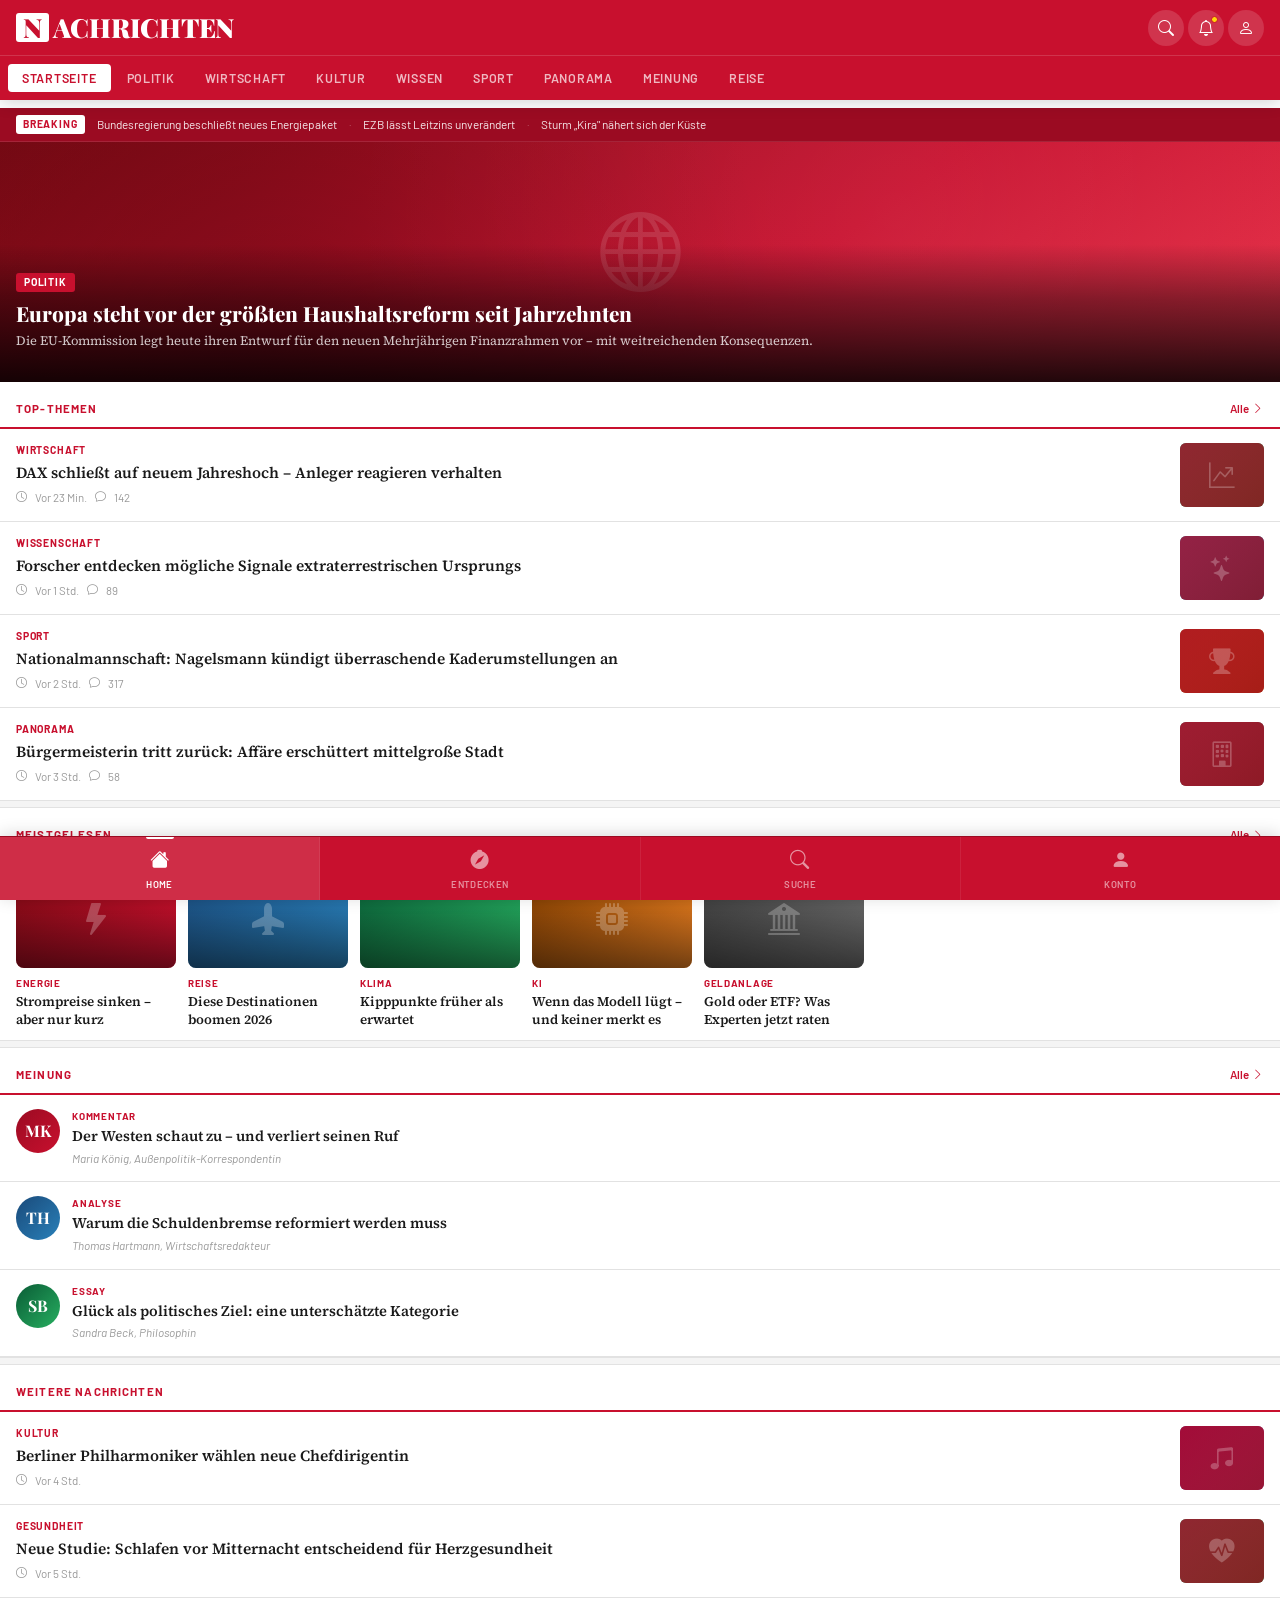
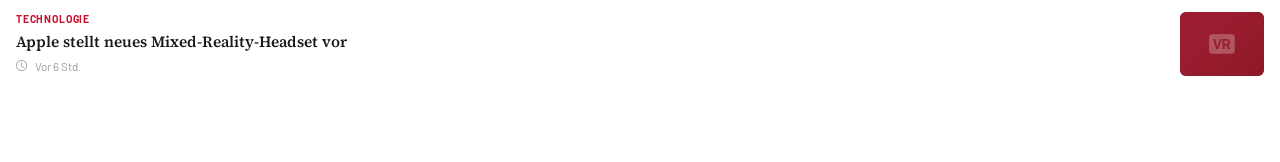
==== welt.html @ 51a042d4 "show 6 Testlayout" ====
<!DOCTYPE html>
<html lang="de">
<head>
  <meta charset="UTF-8"/>
  <meta name="viewport" content="width=device-width, initial-scale=1.0, viewport-fit=cover"/>
  <title>NACHRICHTEN</title>

  <link href="https://cdn.jsdelivr.net/npm/bootstrap@5.3.3/dist/css/bootstrap.min.css" rel="stylesheet"/>
  <link href="https://cdn.jsdelivr.net/npm/bootstrap-icons@1.11.3/font/bootstrap-icons.min.css" rel="stylesheet"/>
  <link href="https://fonts.googleapis.com/css2?family=Playfair+Display:wght@700;800;900&family=Source+Serif+4:ital,wght@0,300;0,400;0,600;1,400&family=Barlow:wght@400;500;600;700&display=swap" rel="stylesheet"/>

  <style>
    :root {
      --red:       #C8102E;
      --red-dark:  #9b0b22;
      --red-faint: #fdf2f4;
      --red-mid:   rgba(200,16,46,0.10);
      --black:     #0d0d0d;
      --near-black:#1a1a1a;
      --grey-1:    #f4f4f4;
      --grey-2:    #e8e8e8;
      --grey-3:    #999;
      --white:     #ffffff;
      --border:    #e2e2e2;
    }

    *, *::before, *::after { box-sizing: border-box; margin: 0; padding: 0; }

    body {
      font-family: 'Barlow', sans-serif;
      background: var(--white);
      color: var(--near-black);
      min-height: 100vh;
      padding-top: 108px;   /* header height */
      padding-bottom: 72px; /* footer height */
      overscroll-behavior-y: contain;
    }

    /* ════════════════════════════════════════════
       FIXED TOP HEADER
    ════════════════════════════════════════════ */
    #top-header {
      position: fixed; top: 0; left: 0; right: 0;
      z-index: 1060;
      background: var(--red);
      box-shadow: 0 2px 16px rgba(0,0,0,0.18);
    }

    /* — Masthead row — */
    .masthead {
      display: flex; align-items: center;
      padding: 0 16px;
      height: 56px;
      border-bottom: 1px solid rgba(255,255,255,0.15);
    }

    .masthead-logo {
      font-family: 'Playfair Display', serif;
      font-size: 1.65rem; font-weight: 900;
      color: var(--white);
      letter-spacing: -.01em;
      text-decoration: none;
      line-height: 1;
      flex: 1;
    }
    .masthead-logo span {
      display: inline-block;
      background: var(--white);
      color: var(--red);
      padding: 1px 7px 2px;
      border-radius: 3px;
      margin-right: 4px;
    }

    .masthead-actions { display: flex; align-items: center; gap: 4px; }
    .hdr-btn {
      width: 36px; height: 36px;
      border: none; background: rgba(255,255,255,0.15);
      border-radius: 50%; color: white; font-size: 1rem;
      display: flex; align-items: center; justify-content: center;
      cursor: pointer; transition: background .2s; position: relative;
      flex-shrink: 0;
    }
    .hdr-btn:hover { background: rgba(255,255,255,0.28); }
    .hdr-btn .badge-dot {
      position: absolute; top: 6px; right: 6px;
      width: 7px; height: 7px; border-radius: 50%;
      background: #FFD60A;
      border: 1.5px solid var(--red);
    }

    /* — Ressort tab bar — */
    .ressort-bar {
      display: flex; align-items: center;
      height: 44px;
      overflow-x: auto; overflow-y: hidden;
      -webkit-overflow-scrolling: touch;
      scrollbar-width: none;
      padding: 0 8px;
      gap: 2px;
    }
    .ressort-bar::-webkit-scrollbar { display: none; }

    .ressort-tab {
      flex-shrink: 0;
      padding: 5px 14px;
      border: none; background: transparent;
      color: rgba(255,255,255,0.70);
      font-family: 'Barlow', sans-serif;
      font-size: .78rem; font-weight: 600;
      letter-spacing: .06em; text-transform: uppercase;
      border-radius: 4px;
      cursor: pointer; transition: color .2s, background .2s;
      white-space: nowrap;
    }
    .ressort-tab:hover { color: white; background: rgba(255,255,255,0.10); }
    .ressort-tab.active {
      color: var(--red);
      background: var(--white);
    }

    /* ════════════════════════════════════════════
       BREAKING NEWS TICKER
    ════════════════════════════════════════════ */
    .breaking-bar {
      background: var(--red-dark);
      color: white;
      display: flex; align-items: center;
      padding: 0 16px;
      height: 34px;
      font-size: .74rem; font-weight: 600;
      overflow: hidden;
      border-bottom: 1px solid rgba(255,255,255,0.10);
    }
    .breaking-label {
      background: white; color: var(--red);
      font-size: .65rem; font-weight: 700;
      letter-spacing: .08em; text-transform: uppercase;
      padding: 2px 7px; border-radius: 3px;
      margin-right: 12px; flex-shrink: 0;
    }
    .ticker-text {
      white-space: nowrap;
      overflow: hidden;
      text-overflow: ellipsis;
      color: rgba(255,255,255,.90);
      font-weight: 400;
    }
    .ticker-sep { margin: 0 10px; opacity: .4; }

    /* ════════════════════════════════════════════
       MAIN CONTENT
    ════════════════════════════════════════════ */

    /* — Aufmacher (Hero Article) — */
    .aufmacher {
      position: relative;
      overflow: hidden;
      cursor: pointer;
    }
    .aufmacher-img {
      width: 100%; height: 240px;
      object-fit: cover;
      display: block;
      background: linear-gradient(135deg, #6b0010 0%, var(--red) 50%, #ff4d63 100%);
    }
    /* Placeholder image with SVG background */
    .aufmacher-img-placeholder {
      width: 100%; height: 240px;
      background: linear-gradient(145deg, #7b0a14 0%, var(--red) 60%, #e8334a 100%);
      position: relative; overflow: hidden;
      display: flex; align-items: flex-end;
    }
    .aufmacher-img-placeholder::before {
      content: '';
      position: absolute; inset: 0;
      background:
        radial-gradient(circle at 70% 30%, rgba(255,255,255,0.06) 0%, transparent 60%),
        radial-gradient(circle at 20% 80%, rgba(0,0,0,0.15) 0%, transparent 50%);
    }
    .img-icon-bg {
      position: absolute; top: 50%; left: 50%;
      transform: translate(-50%,-60%);
      font-size: 5rem; color: rgba(255,255,255,.12);
    }

    .aufmacher-overlay {
      position: absolute; bottom: 0; left: 0; right: 0;
      background: linear-gradient(to top, rgba(0,0,0,0.85) 0%, rgba(0,0,0,0.4) 60%, transparent 100%);
      padding: 24px 16px 16px;
    }
    .aufmacher-ressort {
      display: inline-block;
      background: var(--red); color: white;
      font-size: .65rem; font-weight: 700;
      letter-spacing: .08em; text-transform: uppercase;
      padding: 2px 8px; border-radius: 3px;
      margin-bottom: 8px;
    }
    .aufmacher-headline {
      font-family: 'Playfair Display', serif;
      font-size: 1.3rem; font-weight: 800;
      color: white; line-height: 1.25;
      margin-bottom: 6px;
    }
    .aufmacher-lead {
      font-size: .8rem; color: rgba(255,255,255,.78);
      line-height: 1.4; font-family: 'Source Serif 4', serif;
    }

    /* — Section Header — */
    .section-head {
      display: flex; align-items: center; justify-content: space-between;
      padding: 18px 16px 10px;
      border-bottom: 2px solid var(--red);
    }
    .section-head .title {
      font-size: .72rem; font-weight: 700;
      letter-spacing: .10em; text-transform: uppercase;
      color: var(--red);
    }
    .section-head .more {
      font-size: .72rem; color: var(--red); font-weight: 600;
      text-decoration: none; display: flex; align-items: center; gap: 3px;
    }

    /* — Artikel Kachel (horizontal, Bild rechts wie Welt App) — */
    .article-list { padding: 0; }
    .article-item {
      display: flex; align-items: flex-start;
      padding: 14px 16px;
      border-bottom: 1px solid var(--border);
      cursor: pointer; text-decoration: none; color: inherit;
      gap: 14px;
      transition: background .15s;
    }
    .article-item:hover { background: var(--red-faint); }
    .article-item:last-child { border-bottom: none; }

    .article-text { flex: 1; min-width: 0; }
    .article-kicker {
      font-size: .65rem; font-weight: 700;
      letter-spacing: .08em; text-transform: uppercase;
      color: var(--red); margin-bottom: 4px;
    }
    .article-headline {
      font-family: 'Source Serif 4', serif;
      font-size: .97rem; font-weight: 600;
      line-height: 1.35; color: var(--near-black);
      margin-bottom: 5px;
    }
    .article-meta {
      font-size: .72rem; color: var(--grey-3);
      display: flex; align-items: center; gap: 8px;
    }
    .article-meta i { font-size: .7rem; }

    .article-thumb {
      width: 84px; height: 64px;
      border-radius: 6px; flex-shrink: 0;
      object-fit: cover;
      background: linear-gradient(135deg, var(--red-dark), var(--red));
      display: flex; align-items: center; justify-content: center;
      color: rgba(255,255,255,0.25); font-size: 1.6rem;
      overflow: hidden; position: relative;
    }
    .article-thumb::after {
      content: '';
      position: absolute; inset: 0;
      background: linear-gradient(135deg,
        rgba(200,16,46,0.7) 0%,
        rgba(150,5,20,0.8) 100%);
    }
    .article-thumb i { position: relative; z-index: 1; }

    /* Thumb colour variants */
    .thumb-blue  { background: linear-gradient(135deg,#1a4a7a,#2980b9); }
    .thumb-green { background: linear-gradient(135deg,#0a5c36,#27ae60); }
    .thumb-grey  { background: linear-gradient(135deg,#3a3a3a,#6b6b6b); }
    .thumb-amber { background: linear-gradient(135deg,#7a3a00,#e67e22); }

    /* — Horizontaler Artikel-Slider — */
    .h-scroll-row {
      display: flex;
      gap: 12px;
      padding: 12px 16px;
      overflow-x: auto;
      -webkit-overflow-scrolling: touch;
      scrollbar-width: none;
    }
    .h-scroll-row::-webkit-scrollbar { display: none; }

    .h-card {
      flex-shrink: 0; width: 160px;
      cursor: pointer; text-decoration: none; color: inherit;
    }
    .h-card-img {
      width: 160px; height: 100px;
      border-radius: 8px;
      display: flex; align-items: center; justify-content: center;
      font-size: 2rem; color: rgba(255,255,255,.25);
      margin-bottom: 8px; position: relative; overflow: hidden;
    }
    .h-card-img::after {
      content: '';
      position: absolute; inset: 0;
      background: linear-gradient(to top, rgba(0,0,0,0.5) 0%, transparent 60%);
    }
    .h-card-img i { position: relative; z-index: 1; }
    .h-card-kicker { font-size: .62rem; font-weight: 700; letter-spacing: .07em; text-transform: uppercase; color: var(--red); margin-bottom: 3px; }
    .h-card-title {
      font-family: 'Source Serif 4', serif;
      font-size: .83rem; font-weight: 600;
      line-height: 1.3; color: var(--near-black);
    }

    /* — Meinung / Kommentar Block — */
    .meinung-item {
      display: flex; gap: 12px; align-items: flex-start;
      padding: 14px 16px;
      border-bottom: 1px solid var(--border);
      cursor: pointer;
      transition: background .15s;
    }
    .meinung-item:hover { background: var(--red-faint); }
    .meinung-avatar {
      width: 44px; height: 44px; border-radius: 50%;
      background: linear-gradient(135deg, var(--red-dark), var(--red));
      display: flex; align-items: center; justify-content: center;
      color: white; font-size: 1rem; flex-shrink: 0;
      font-weight: 700; font-family: 'Playfair Display', serif;
    }
    .meinung-text {}
    .meinung-label { font-size: .62rem; font-weight: 700; letter-spacing: .08em; text-transform: uppercase; color: var(--red); margin-bottom: 3px; }
    .meinung-title { font-family: 'Source Serif 4', serif; font-size: .92rem; font-weight: 600; line-height: 1.35; color: var(--near-black); margin-bottom: 3px; }
    .meinung-author { font-size: .73rem; color: var(--grey-3); font-style: italic; }

    /* — Divider — */
    .content-divider { height: 8px; background: var(--grey-1); border-top: 1px solid var(--border); border-bottom: 1px solid var(--border); }

    /* ════════════════════════════════════════════
       FIXED BOTTOM NAV
    ════════════════════════════════════════════ */
    #bottom-nav {
      position: fixed; bottom: 0; left: 0; right: 0;
      z-index: 1060;
      height: 64px;
      background: var(--red);
      border-top: 1px solid var(--red-dark);
      display: flex; align-items: stretch;
      box-shadow: 0 -2px 16px rgba(0,0,0,0.15);
      padding-bottom: env(safe-area-inset-bottom);
    }

    .nav-item {
      flex: 1;
      display: flex; flex-direction: column;
      align-items: center; justify-content: center;
      gap: 3px;
      background: transparent; border: none;
      color: rgba(255,255,255,0.55);
      font-size: .6rem; font-weight: 600;
      letter-spacing: .04em; text-transform: uppercase;
      cursor: pointer; text-decoration: none;
      transition: color .18s, background .18s;
      border-right: 1px solid rgba(255,255,255,0.08);
    }
    .nav-item:last-child { border-right: none; }
    .nav-item i { font-size: 1.2rem; transition: transform .18s; }

    .nav-item:hover {
      color: white;
      background: rgba(255,255,255,0.08);
    }
    .nav-item:hover i { transform: translateY(-2px); }

    .nav-item.active {
      color: white;
      background: rgba(255,255,255,0.12);
    }
    .nav-item.active i { color: white; }

    /* active indicator line at top */
    .nav-item.active::before {
      content: '';
      position: absolute;
      top: 0; left: 50%;
      transform: translateX(-50%);
      width: 28px; height: 2px;
      background: white;
      border-radius: 0 0 3px 3px;
    }
    .nav-item { position: relative; }

    /* ════════════════════════════════════════════
       FADE-IN ANIMATIONS
    ════════════════════════════════════════════ */
    @keyframes fadeUp {
      from { opacity: 0; transform: translateY(14px); }
      to   { opacity: 1; transform: translateY(0); }
    }
    .fu { animation: fadeUp .35s ease both; }
    .fu-1 { animation-delay: .05s; }
    .fu-2 { animation-delay: .10s; }
    .fu-3 { animation-delay: .15s; }
    .fu-4 { animation-delay: .20s; }
    .fu-5 { animation-delay: .25s; }
  </style>
</head>
<body>

  <!-- ════ FIXED TOP HEADER ════ -->
  <header id="top-header">

    <!-- Masthead -->
    <div class="masthead">
      <a href="#" class="masthead-logo">
        <span>N</span>ACHRICHTEN
      </a>
      <div class="masthead-actions">
        <button class="hdr-btn" aria-label="Suche"><i class="bi bi-search"></i></button>
        <button class="hdr-btn" aria-label="Benachrichtigungen">
          <i class="bi bi-bell"></i>
          <span class="badge-dot"></span>
        </button>
        <button class="hdr-btn" aria-label="Profil"><i class="bi bi-person"></i></button>
      </div>
    </div>

    <!-- Ressort Tabs -->
    <nav class="ressort-bar" aria-label="Ressorts">
      <button class="ressort-tab active">Startseite</button>
      <button class="ressort-tab">Politik</button>
      <button class="ressort-tab">Wirtschaft</button>
      <button class="ressort-tab">Kultur</button>
      <button class="ressort-tab">Wissen</button>
      <button class="ressort-tab">Sport</button>
      <button class="ressort-tab">Panorama</button>
      <button class="ressort-tab">Meinung</button>
      <button class="ressort-tab">Reise</button>
    </nav>
  </header>

  <!-- ════ MAIN SCROLL CONTENT ════ -->
  <main>

    <!-- Breaking News Ticker -->
    <div class="breaking-bar fu">
      <span class="breaking-label">Breaking</span>
      <span class="ticker-text">
        Bundesregierung beschließt neues Energiepaket
        <span class="ticker-sep">·</span>
        EZB lässt Leitzins unverändert
        <span class="ticker-sep">·</span>
        Sturm „Kira" nähert sich der Küste
      </span>
    </div>

    <!-- Aufmacher -->
    <article class="aufmacher fu fu-1">
      <div class="aufmacher-img-placeholder">
        <i class="bi bi-globe img-icon-bg"></i>
        <div class="aufmacher-overlay">
          <span class="aufmacher-ressort">Politik</span>
          <h1 class="aufmacher-headline">Europa steht vor der größten Haushaltsreform seit Jahrzehnten</h1>
          <p class="aufmacher-lead">Die EU-Kommission legt heute ihren Entwurf für den neuen Mehrjährigen Finanzrahmen vor – mit weitreichenden Konsequenzen.</p>
        </div>
      </div>
    </article>

    <!-- Top-Themen Section -->
    <div class="section-head fu fu-2">
      <span class="title">Top-Themen</span>
      <a href="#" class="more">Alle <i class="bi bi-chevron-right"></i></a>
    </div>

    <div class="article-list fu fu-2">

      <a href="#" class="article-item">
        <div class="article-text">
          <div class="article-kicker">Wirtschaft</div>
          <div class="article-headline">DAX schließt auf neuem Jahreshoch – Anleger reagieren verhalten</div>
          <div class="article-meta">
            <i class="bi bi-clock"></i> Vor 23 Min.
            <i class="bi bi-chat"></i> 142
          </div>
        </div>
        <div class="article-thumb thumb-green"><i class="bi bi-graph-up-arrow"></i></div>
      </a>

      <a href="#" class="article-item">
        <div class="article-text">
          <div class="article-kicker">Wissenschaft</div>
          <div class="article-headline">Forscher entdecken mögliche Signale extraterrestrischen Ursprungs</div>
          <div class="article-meta">
            <i class="bi bi-clock"></i> Vor 1 Std.
            <i class="bi bi-chat"></i> 89
          </div>
        </div>
        <div class="article-thumb thumb-blue"><i class="bi bi-stars"></i></div>
      </a>

      <a href="#" class="article-item">
        <div class="article-text">
          <div class="article-kicker">Sport</div>
          <div class="article-headline">Nationalmannschaft: Nagelsmann kündigt überraschende Kaderumstellungen an</div>
          <div class="article-meta">
            <i class="bi bi-clock"></i> Vor 2 Std.
            <i class="bi bi-chat"></i> 317
          </div>
        </div>
        <div class="article-thumb thumb-amber"><i class="bi bi-trophy-fill"></i></div>
      </a>

      <a href="#" class="article-item">
        <div class="article-text">
          <div class="article-kicker">Panorama</div>
          <div class="article-headline">Bürgermeisterin tritt zurück: Affäre erschüttert mittelgroße Stadt</div>
          <div class="article-meta">
            <i class="bi bi-clock"></i> Vor 3 Std.
            <i class="bi bi-chat"></i> 58
          </div>
        </div>
        <div class="article-thumb thumb-grey"><i class="bi bi-building"></i></div>
      </a>

    </div>

    <!-- Divider -->
    <div class="content-divider"></div>

    <!-- Meistgelesen Slider -->
    <div class="section-head fu fu-3">
      <span class="title">Meistgelesen</span>
      <a href="#" class="more">Alle <i class="bi bi-chevron-right"></i></a>
    </div>

    <div class="h-scroll-row fu fu-3">
      <a href="#" class="h-card">
        <div class="h-card-img" style="background:linear-gradient(135deg,#7b0a14,var(--red));"><i class="bi bi-lightning-fill"></i></div>
        <div class="h-card-kicker">Energie</div>
        <div class="h-card-title">Strompreise sinken – aber nur kurz</div>
      </a>
      <a href="#" class="h-card">
        <div class="h-card-img thumb-blue"><i class="bi bi-airplane-fill"></i></div>
        <div class="h-card-kicker">Reise</div>
        <div class="h-card-title">Diese Destinationen boomen 2026</div>
      </a>
      <a href="#" class="h-card">
        <div class="h-card-img thumb-green"><i class="bi bi-leaf-fill"></i></div>
        <div class="h-card-kicker">Klima</div>
        <div class="h-card-title">Kipppunkte früher als erwartet</div>
      </a>
      <a href="#" class="h-card">
        <div class="h-card-img thumb-amber"><i class="bi bi-cpu-fill"></i></div>
        <div class="h-card-kicker">KI</div>
        <div class="h-card-title">Wenn das Modell lügt – und keiner merkt es</div>
      </a>
      <a href="#" class="h-card">
        <div class="h-card-img thumb-grey"><i class="bi bi-bank2"></i></div>
        <div class="h-card-kicker">Geldanlage</div>
        <div class="h-card-title">Gold oder ETF? Was Experten jetzt raten</div>
      </a>
    </div>

    <!-- Divider -->
    <div class="content-divider"></div>

    <!-- Meinung Section -->
    <div class="section-head fu fu-4">
      <span class="title">Meinung</span>
      <a href="#" class="more">Alle <i class="bi bi-chevron-right"></i></a>
    </div>

    <div class="fu fu-4">
      <div class="meinung-item">
        <div class="meinung-avatar">MK</div>
        <div class="meinung-text">
          <div class="meinung-label">Kommentar</div>
          <div class="meinung-title">Der Westen schaut zu – und verliert seinen Ruf</div>
          <div class="meinung-author">Maria König, Außenpolitik-Korrespondentin</div>
        </div>
      </div>
      <div class="meinung-item">
        <div class="meinung-avatar" style="background:linear-gradient(135deg,#1a4a7a,#2980b9);">TH</div>
        <div class="meinung-text">
          <div class="meinung-label">Analyse</div>
          <div class="meinung-title">Warum die Schuldenbremse reformiert werden muss</div>
          <div class="meinung-author">Thomas Hartmann, Wirtschaftsredakteur</div>
        </div>
      </div>
      <div class="meinung-item">
        <div class="meinung-avatar" style="background:linear-gradient(135deg,#0a5c36,#27ae60);">SB</div>
        <div class="meinung-text">
          <div class="meinung-label">Essay</div>
          <div class="meinung-title">Glück als politisches Ziel: eine unterschätzte Kategorie</div>
          <div class="meinung-author">Sandra Beck, Philosophin</div>
        </div>
      </div>
    </div>

    <!-- Divider -->
    <div class="content-divider"></div>

    <!-- Weitere Nachrichten -->
    <div class="section-head fu fu-5">
      <span class="title">Weitere Nachrichten</span>
    </div>

    <div class="article-list fu fu-5">
      <a href="#" class="article-item">
        <div class="article-text">
          <div class="article-kicker">Kultur</div>
          <div class="article-headline">Berliner Philharmoniker wählen neue Chefdirigentin</div>
          <div class="article-meta"><i class="bi bi-clock"></i> Vor 4 Std.</div>
        </div>
        <div class="article-thumb" style="background:linear-gradient(135deg,#4a0050,#9b59b6)"><i class="bi bi-music-note-beamed"></i></div>
      </a>
      <a href="#" class="article-item">
        <div class="article-text">
          <div class="article-kicker">Gesundheit</div>
          <div class="article-headline">Neue Studie: Schlafen vor Mitternacht entscheidend für Herzgesundheit</div>
          <div class="article-meta"><i class="bi bi-clock"></i> Vor 5 Std.</div>
        </div>
        <div class="article-thumb thumb-green"><i class="bi bi-heart-pulse-fill"></i></div>
      </a>
      <a href="#" class="article-item">
        <div class="article-text">
          <div class="article-kicker">Technologie</div>
          <div class="article-headline">Apple stellt neues Mixed-Reality-Headset vor</div>
          <div class="article-meta"><i class="bi bi-clock"></i> Vor 6 Std.</div>
        </div>
        <div class="article-thumb thumb-grey"><i class="bi bi-badge-vr-fill"></i></div>
      </a>
    </div>

  </main>

  <!-- ════ FIXED BOTTOM NAV ════ -->
  <nav id="bottom-nav" aria-label="Hauptnavigation">
    <a href="#" class="nav-item active" aria-label="Home">
      <i class="bi bi-house-fill"></i>
      <span>Home</span>
    </a>
    <a href="#" class="nav-item" aria-label="Entdecken">
      <i class="bi bi-compass-fill"></i>
      <span>Entdecken</span>
    </a>
    <a href="#" class="nav-item" aria-label="Suche">
      <i class="bi bi-search"></i>
      <span>Suche</span>
    </a>
    <a href="#" class="nav-item" aria-label="Mein Konto">
      <i class="bi bi-person-fill"></i>
      <span>Konto</span>
    </a>
  </nav>

  <script src="https://cdn.jsdelivr.net/npm/bootstrap@5.3.3/dist/js/bootstrap.bundle.min.js"></script>
  <script>
    // Ressort tabs
    document.querySelectorAll('.ressort-tab').forEach(tab => {
      tab.addEventListener('click', () => {
        document.querySelectorAll('.ressort-tab').forEach(t => t.classList.remove('active'));
        tab.classList.add('active');
      });
    });

    // Bottom nav
    document.querySelectorAll('.nav-item').forEach(item => {
      item.addEventListener('click', e => {
        e.preventDefault();
        document.querySelectorAll('.nav-item').forEach(i => i.classList.remove('active'));
        item.classList.add('active');
      });
    });
  </script>
</body>
</html>
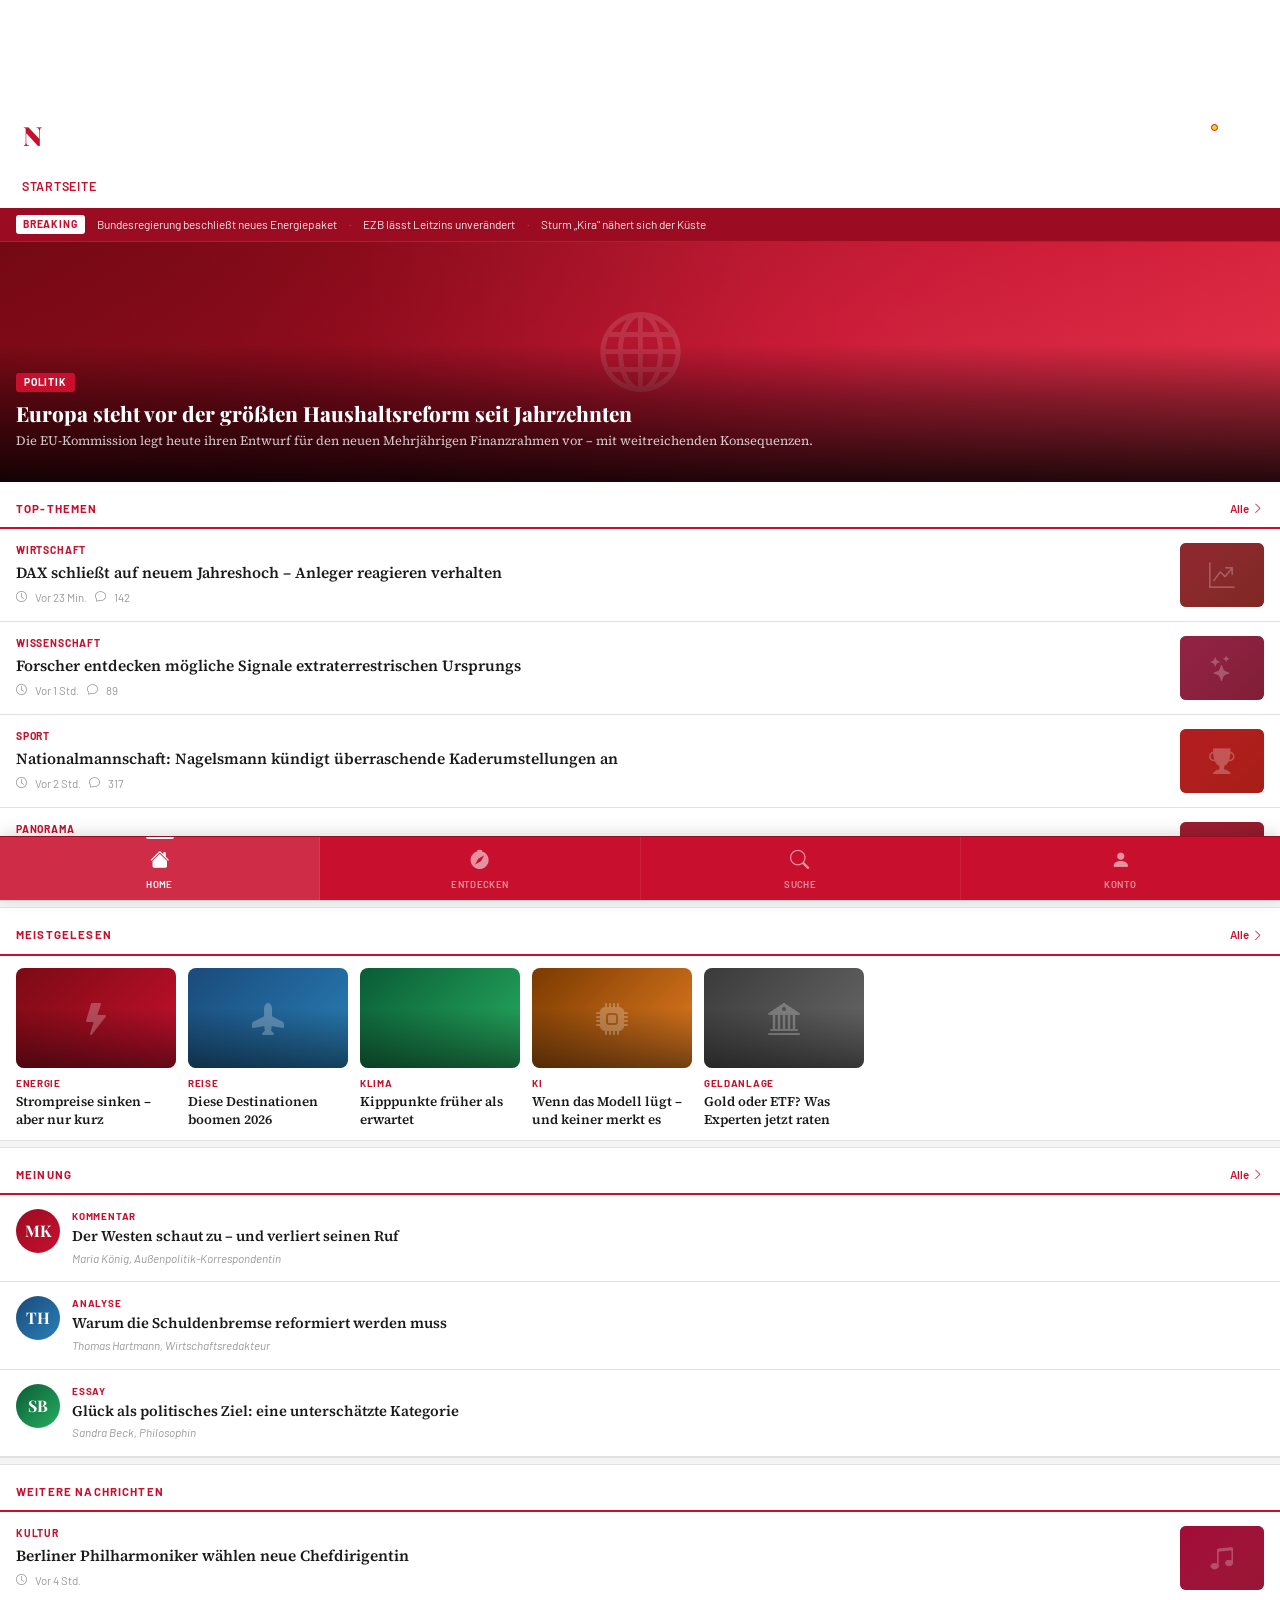
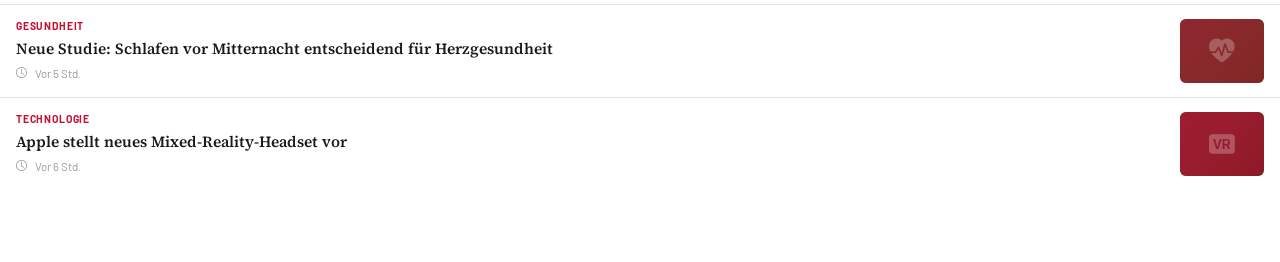
==== commit dfe69008: "Top-header configuration" ====
--- a/welt.html
+++ b/welt.html
@@ -410,7 +410,7 @@
 <body>
 
   <!-- ════ FIXED TOP HEADER ════ -->
-  <header id="top-header">
+  <header class="top-header">
 
     <!-- Masthead -->
     <div class="masthead">
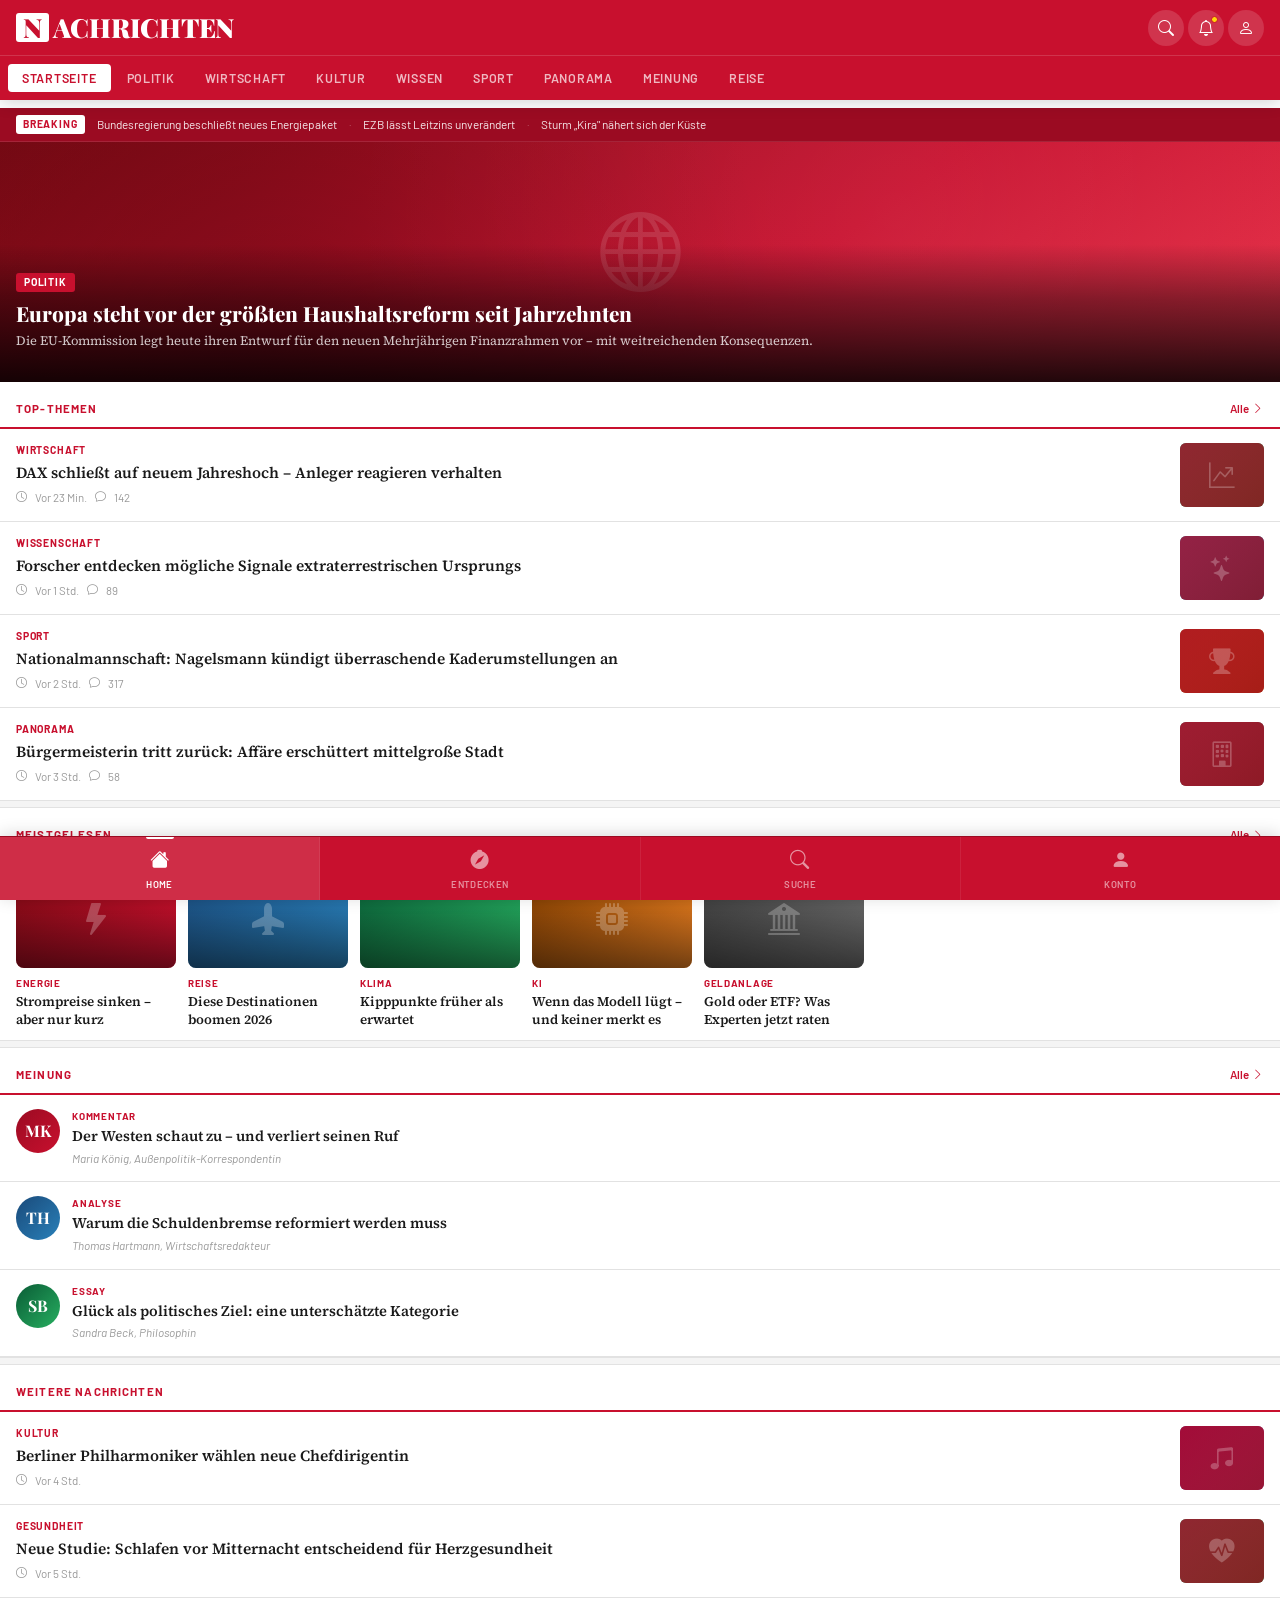
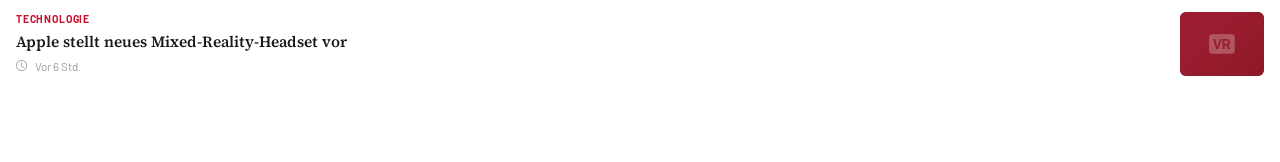
==== commit 8e22e1bb: "change welt.html" ====
--- a/welt.html
+++ b/welt.html
@@ -410,7 +410,7 @@
 <body>
 
   <!-- ════ FIXED TOP HEADER ════ -->
-  <header class="top-header">
+  <header id="top-header">
 
     <!-- Masthead -->
     <div class="masthead">
